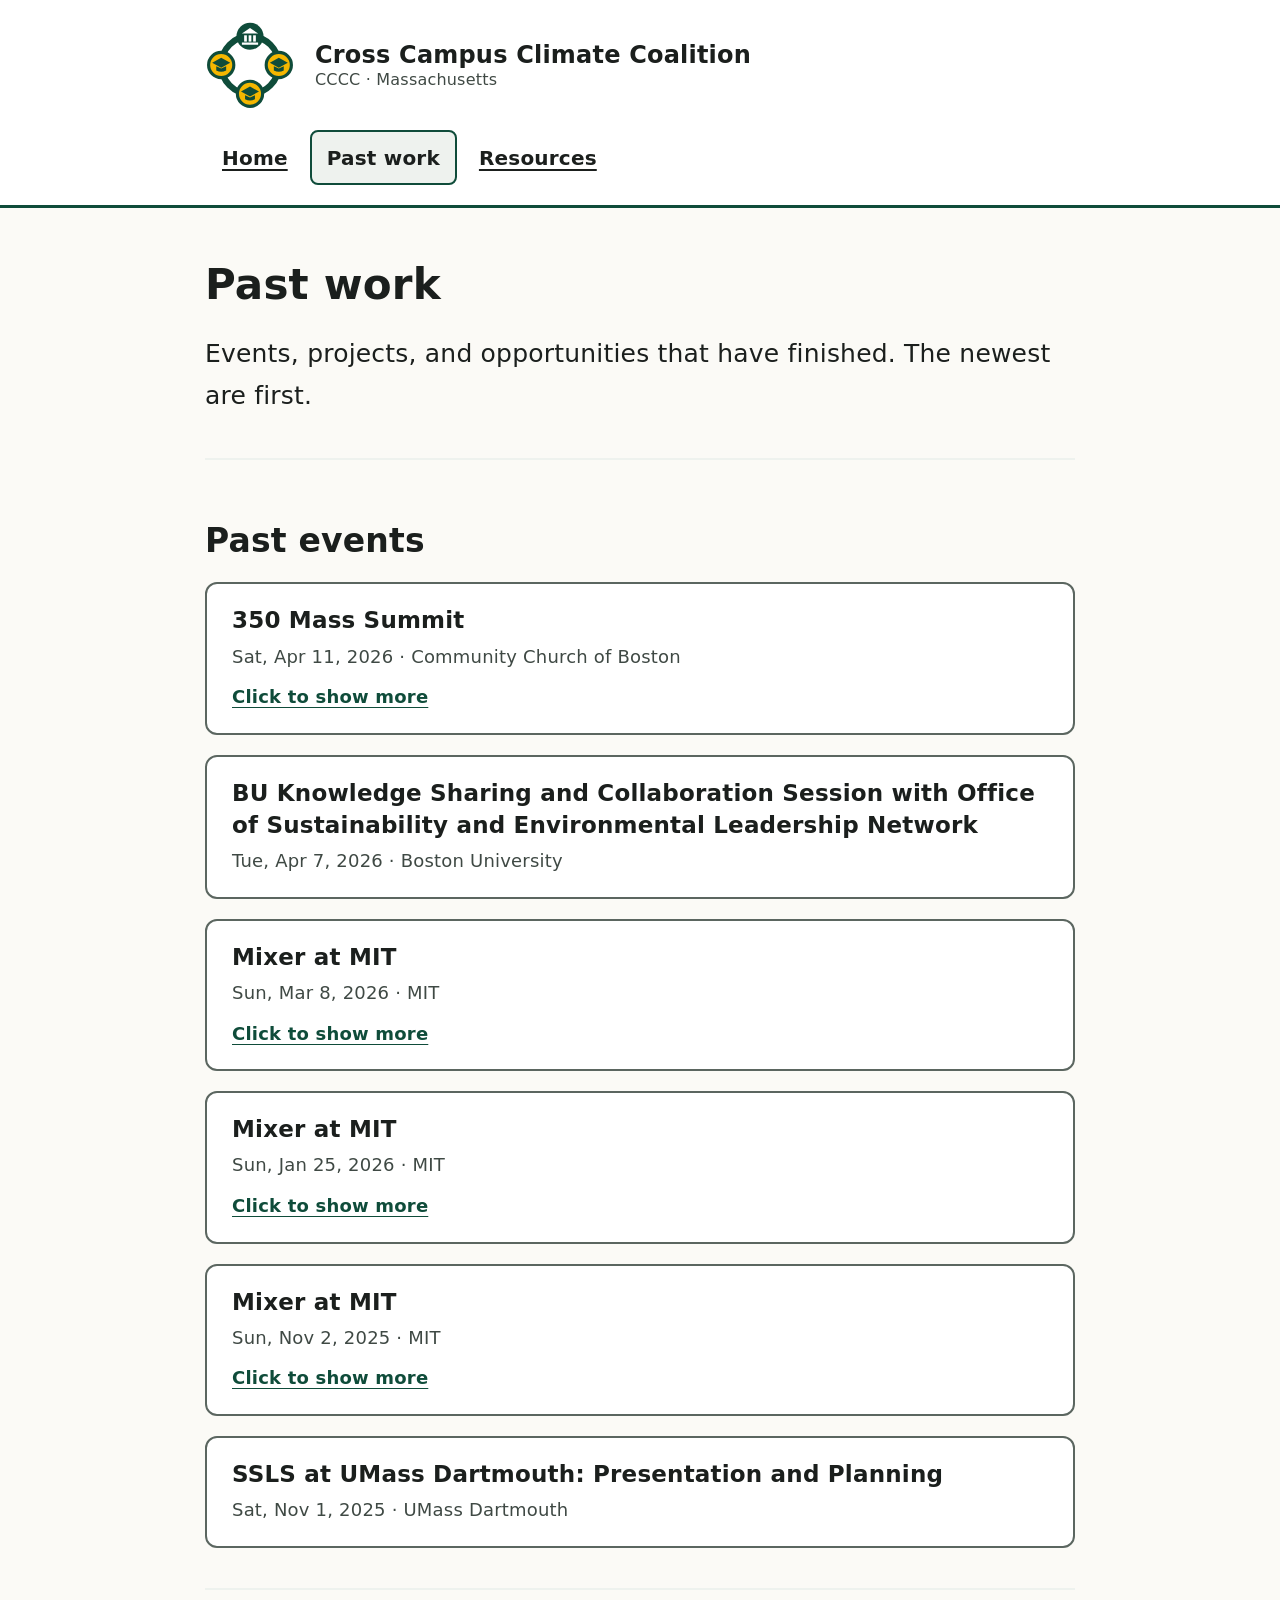
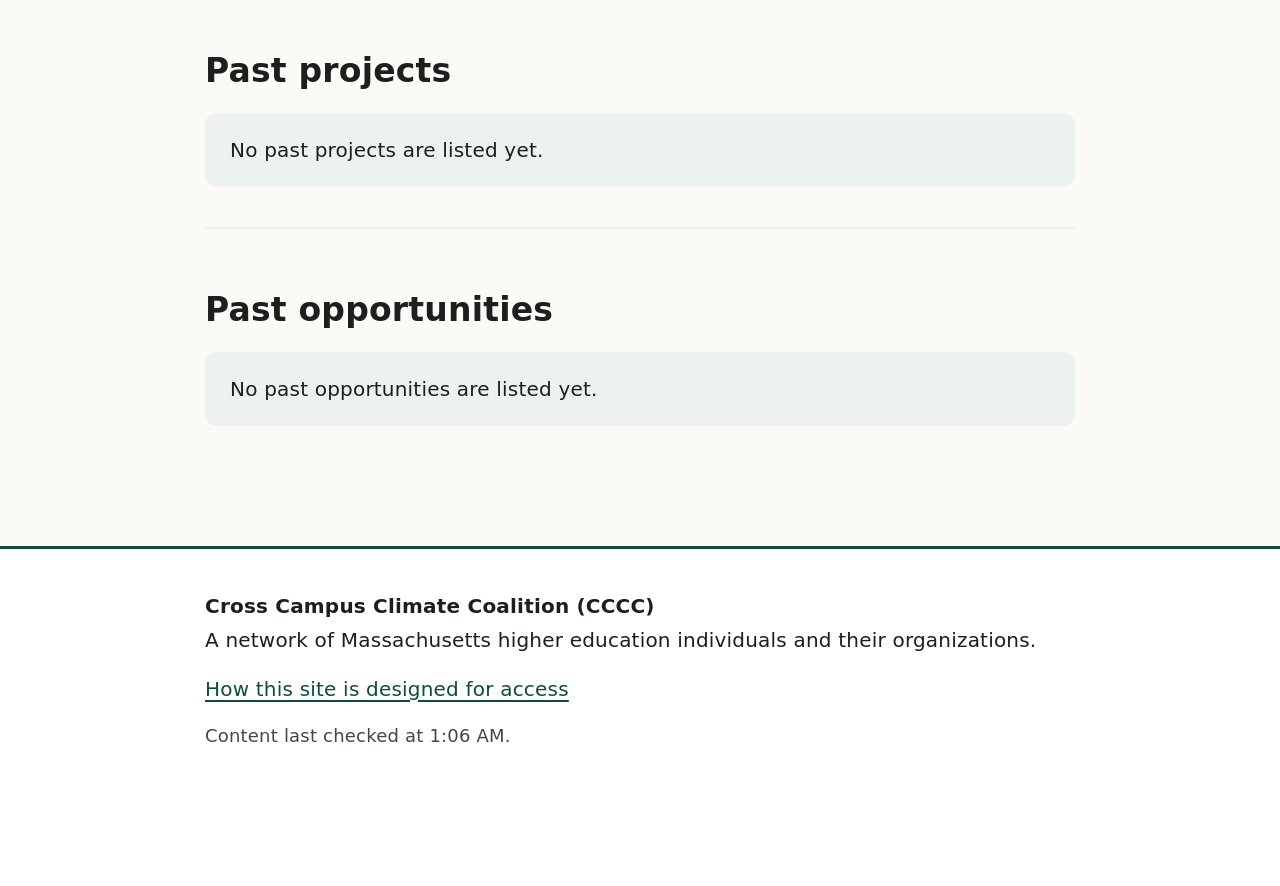
==== past.html @ e0c93358 "Build CCCC static website with sheet-driven events, projects, and opportunities Home, past work, res" ====
<!doctype html>
<html lang="en">
<head>
<meta charset="utf-8">
<meta name="viewport" content="width=device-width, initial-scale=1">
<title>Past work · CCCC</title>
<meta name="description" content="Past events, projects, and opportunities from the Cross Campus Climate Coalition.">
<meta name="color-scheme" content="light dark">
<link rel="icon" href="assets/favicon.svg" type="image/svg+xml">
<link rel="stylesheet" href="css/style.css">
</head>
<body data-page="past">
<a class="skip-link" href="#main">Skip to main content</a>
<header class="site-header">
  <div class="wrap">
    <a class="brand" href="index.html">
      <img src="assets/logo.svg" alt="" width="72" height="72">
      <span>Cross Campus Climate Coalition<small>CCCC · Massachusetts</small></span>
    </a>
    <nav aria-label="Main"><ul><li><a href="index.html">Home</a></li><li><a href="past.html" aria-current="page">Past work</a></li><li><a href="resources.html">Resources</a></li></ul></nav>
  </div>
</header>
<main id="main" tabindex="-1">
<div class="wrap">

<section class="page-title" aria-labelledby="h-pp">
  <h1 id="h-pp">Past work</h1>
  <p class="lede">Events, projects, and opportunities that have finished. The newest are first.</p>
</section>
<section aria-labelledby="h-event">
  <h2 id="h-event">Past events</h2>
  
  <ul class="items" data-list="event" aria-busy="true"><li><p class="empty">Loading…</p></li></ul>
  <noscript><p class="note">This list needs JavaScript. Please turn it on, or ask for the current list in our WhatsApp group.</p></noscript>
</section>
<section aria-labelledby="h-project">
  <h2 id="h-project">Past projects</h2>
  
  <ul class="items" data-list="project" aria-busy="true"><li><p class="empty">Loading…</p></li></ul>
  <noscript><p class="note">This list needs JavaScript. Please turn it on, or ask for the current list in our WhatsApp group.</p></noscript>
</section>
<section aria-labelledby="h-action">
  <h2 id="h-action">Past opportunities</h2>
  
  <ul class="items" data-list="action" aria-busy="true"><li><p class="empty">Loading…</p></li></ul>
  <noscript><p class="note">This list needs JavaScript. Please turn it on, or ask for the current list in our WhatsApp group.</p></noscript>
</section>

</div>
</main>

<div class="update-bar" id="update-bar" role="status" hidden>
  <div class="wrap">
    <p>New content is available.</p>
    <button type="button" id="update-accept">Show new content</button>
    <button type="button" id="update-dismiss" class="secondary">Not now</button>
  </div>
</div>
<footer class="site-footer">
  <div class="wrap">
    <p><strong>Cross Campus Climate Coalition (CCCC)</strong><br>A network of Massachusetts higher education individuals and their organizations.</p>
    <p><a href="accessibility.html">How this site is designed for access</a></p>
    <p class="small" id="checked"></p>
  </div>
</footer>
<script src="js/config.js"></script>
<script src="js/app.js" defer></script>
</body>
</html>
---- css/style.css ----
/* CCCC site styles.
   Design basis: WCAG 2.2 AA plus selected AAA (contrast 7:1, line width, spacing, 44px targets),
   W3C COGA cognitive-accessibility patterns, and autism-friendly guidance (calm colors,
   predictable layout, no motion). See accessibility.html. */

:root {
  --bg: #fbfaf6;
  --surface: #ffffff;
  --text: #1b1f1d;
  --muted: #3f4944;        /* 9:1 on --bg */
  --forest: #0f4c3a;
  --amber: #f5b700;
  --link: #0f4c3a;
  --border: #5b6660;
  --focus: #0b3fa8;
  --on-forest: #ffffff;
  --on-amber: #1b1f1d;
  --soft: #eef2ee;
  color-scheme: light dark;
}
@media (prefers-color-scheme: dark) {
  :root {
    --bg: #121715;
    --surface: #1b221f;
    --text: #edefea;
    --muted: #c3cbc6;
    --forest: #2f8f70;
    --link: #9be3c0;
    --border: #8a958f;
    --focus: #ffd24d;
    --on-forest: #0b0f0d;
    --soft: #222b27;
  }
}

*, *::before, *::after { box-sizing: border-box; }
html { font-size: 125%; -webkit-text-size-adjust: 100%; }   /* 20px base = large print; scales with browser settings */
body {
  margin: 0;
  background: var(--bg);
  color: var(--text);
  font-family: system-ui, -apple-system, "Segoe UI", Roboto, "Helvetica Neue", Arial, sans-serif;
  line-height: 1.7;
  letter-spacing: 0.01em;
}
.wrap { max-width: 46rem; margin: 0 auto; padding: 0 1.25rem; }   /* ~65 characters per line */

h1, h2, h3 { line-height: 1.3; margin: 0 0 1rem; }
h1 { font-size: 2.1rem; }
h2 { font-size: 1.65rem; }
h3 { font-size: 1.25rem; }
p, ul, ol { margin: 0 0 1.5rem; }
ul, ol { padding-left: 1.5rem; }
li { margin-bottom: 0.75rem; }

a { color: var(--link); text-decoration: underline; text-underline-offset: 0.2em; text-decoration-thickness: 0.12em; }
a:hover { text-decoration-thickness: 0.2em; }
:focus-visible { outline: 4px solid var(--focus); outline-offset: 3px; border-radius: 4px; }

.skip-link {
  position: absolute; left: 1rem; top: -4rem; z-index: 10;
  background: var(--surface); color: var(--text); padding: 0.75rem 1rem; border: 2px solid var(--text);
}
.skip-link:focus { top: 1rem; }

/* Header */
.site-header { border-bottom: 3px solid var(--forest); background: var(--surface); }
.site-header .wrap { display: flex; flex-wrap: wrap; align-items: center; justify-content: space-between; gap: 1rem; padding-top: 1rem; padding-bottom: 1rem; }
.brand { display: flex; align-items: center; gap: 1rem; color: var(--text); text-decoration: none; font-weight: 700; font-size: 1.2rem; line-height: 1.25; }
.brand img { width: 4.5rem; height: 4.5rem; flex: none; }
.brand small { display: block; font-weight: 400; font-size: 0.8rem; color: var(--muted); }
nav ul { list-style: none; display: flex; flex-wrap: wrap; gap: 0.25rem; margin: 0; padding: 0; }
nav li { margin: 0; }
nav a {
  display: inline-flex; align-items: center; min-height: 2.75rem; padding: 0 0.75rem;
  border: 2px solid transparent; border-radius: 8px; color: var(--text); font-weight: 600;
}
nav a[aria-current="page"] { border-color: var(--forest); background: var(--soft); text-decoration: none; }

/* Sections */
main section { padding: 3rem 0 0.5rem; }
main section + section { border-top: 2px solid var(--soft); }
.lede { font-size: 1.25rem; }
.page-title { padding-top: 2.5rem; }
.muted { color: var(--muted); }
.note { background: var(--soft); border-left: 6px solid var(--forest); padding: 1rem 1.25rem; border-radius: 0 8px 8px 0; margin: 0 0 1.5rem; }

/* Buttons */
.button, button {
  display: inline-flex; align-items: center; justify-content: center; gap: 0.5rem;
  min-height: 3rem; padding: 0.5rem 1.25rem; font: inherit; font-weight: 700;
  background: var(--forest); color: var(--on-forest); border: 2px solid var(--forest); border-radius: 8px;
  text-decoration: none; cursor: pointer;
}
.button:hover, button:hover { text-decoration: underline; }
.button.secondary, button.secondary { background: transparent; color: var(--link); border-color: var(--link); }

/* Ways to get involved */
.ways { list-style: none; padding: 0; margin: 0 0 1.5rem; }
.ways li { background: var(--surface); border: 2px solid var(--border); border-radius: 12px; padding: 1.25rem; margin-bottom: 1rem; }
.ways p { margin: 0 0 0.75rem; }
.ways .say { font-weight: 700; }
.ways .button { margin: 0.25rem 0.5rem 0.5rem 0; text-align: left; }

/* Items (events, projects, opportunities) */
.items { list-style: none; padding: 0; margin: 0 0 1.5rem; }
.items > li { margin: 0 0 1rem; }
.item { display: block; background: var(--surface); border: 2px solid var(--border); border-radius: 12px; color: var(--text); }
a.item { text-decoration: none; }
.item summary, a.item, div.item { display: block; padding: 1rem 1.25rem; min-height: 3.5rem; }
.item summary { cursor: pointer; list-style: none; }
.item summary::-webkit-details-marker { display: none; }
.item .title { display: block; font-weight: 700; font-size: 1.15rem; line-height: 1.4; }
.item .meta { display: block; color: var(--muted); font-size: 0.9rem; margin-top: 0.25rem; }
.item .hint { display: block; margin-top: 0.5rem; font-size: 0.9rem; font-weight: 600; color: var(--link); text-decoration: underline; text-underline-offset: 0.2em; }
.item .hint-open { display: none; }
details[open].item .hint-closed { display: none; }
details[open].item .hint-open { display: block; }
.item .body { padding: 0 1.25rem 1.25rem; border-top: 2px solid var(--soft); padding-top: 1rem; }
.item .body p:last-child { margin-bottom: 0; }
.item:hover { border-color: var(--forest); }
.ext { display: inline-block; width: 1em; height: 1em; flex: none; vertical-align: -0.12em; margin-left: 0.25rem; }
.empty { background: var(--soft); border-radius: 12px; padding: 1rem 1.25rem; }
.more > summary { cursor: pointer; font-weight: 700; color: var(--link); text-decoration: underline; min-height: 3rem; display: flex; align-items: center; margin-bottom: 1rem; }
.section-foot { margin-top: 0.5rem; }

/* Resources */
.res-list { list-style: none; padding: 0; }
.res-list li { margin-bottom: 1.25rem; }
.res-list .res-name { font-weight: 700; }
.res-list p { margin: 0.25rem 0 0; color: var(--muted); }

/* Form embed */
.embed { width: 100%; height: 70rem; border: 2px solid var(--border); border-radius: 12px; background: #fff; }

/* Update banner */
.update-bar {
  position: fixed; left: 0; right: 0; bottom: 0; z-index: 20;
  background: var(--surface); color: var(--text); border-top: 4px solid var(--forest); padding: 1rem 0;
}
.update-bar .wrap { display: flex; flex-wrap: wrap; align-items: center; gap: 0.75rem 1rem; }
.update-bar p { margin: 0; flex: 1 1 14rem; font-weight: 600; }
.update-bar[hidden] { display: none; }

/* Footer */
.site-footer { margin-top: 4rem; padding: 2rem 0 6rem; border-top: 3px solid var(--forest); background: var(--surface); }
.site-footer p { margin-bottom: 0.75rem; }
.site-footer .small { font-size: 0.9rem; color: var(--muted); }

/* No motion anywhere: nothing animates or flashes. */
@media (prefers-reduced-motion: no-preference) { html { scroll-behavior: auto; } }

@media (max-width: 30rem) {
  html { font-size: 112.5%; }   /* 18px on small phones, still large */
  h1 { font-size: 1.8rem; }
  .brand img { width: 3.75rem; height: 3.75rem; }
}
@media print {
  .update-bar, nav, .skip-link { display: none; }
  body { background: #fff; color: #000; }
}
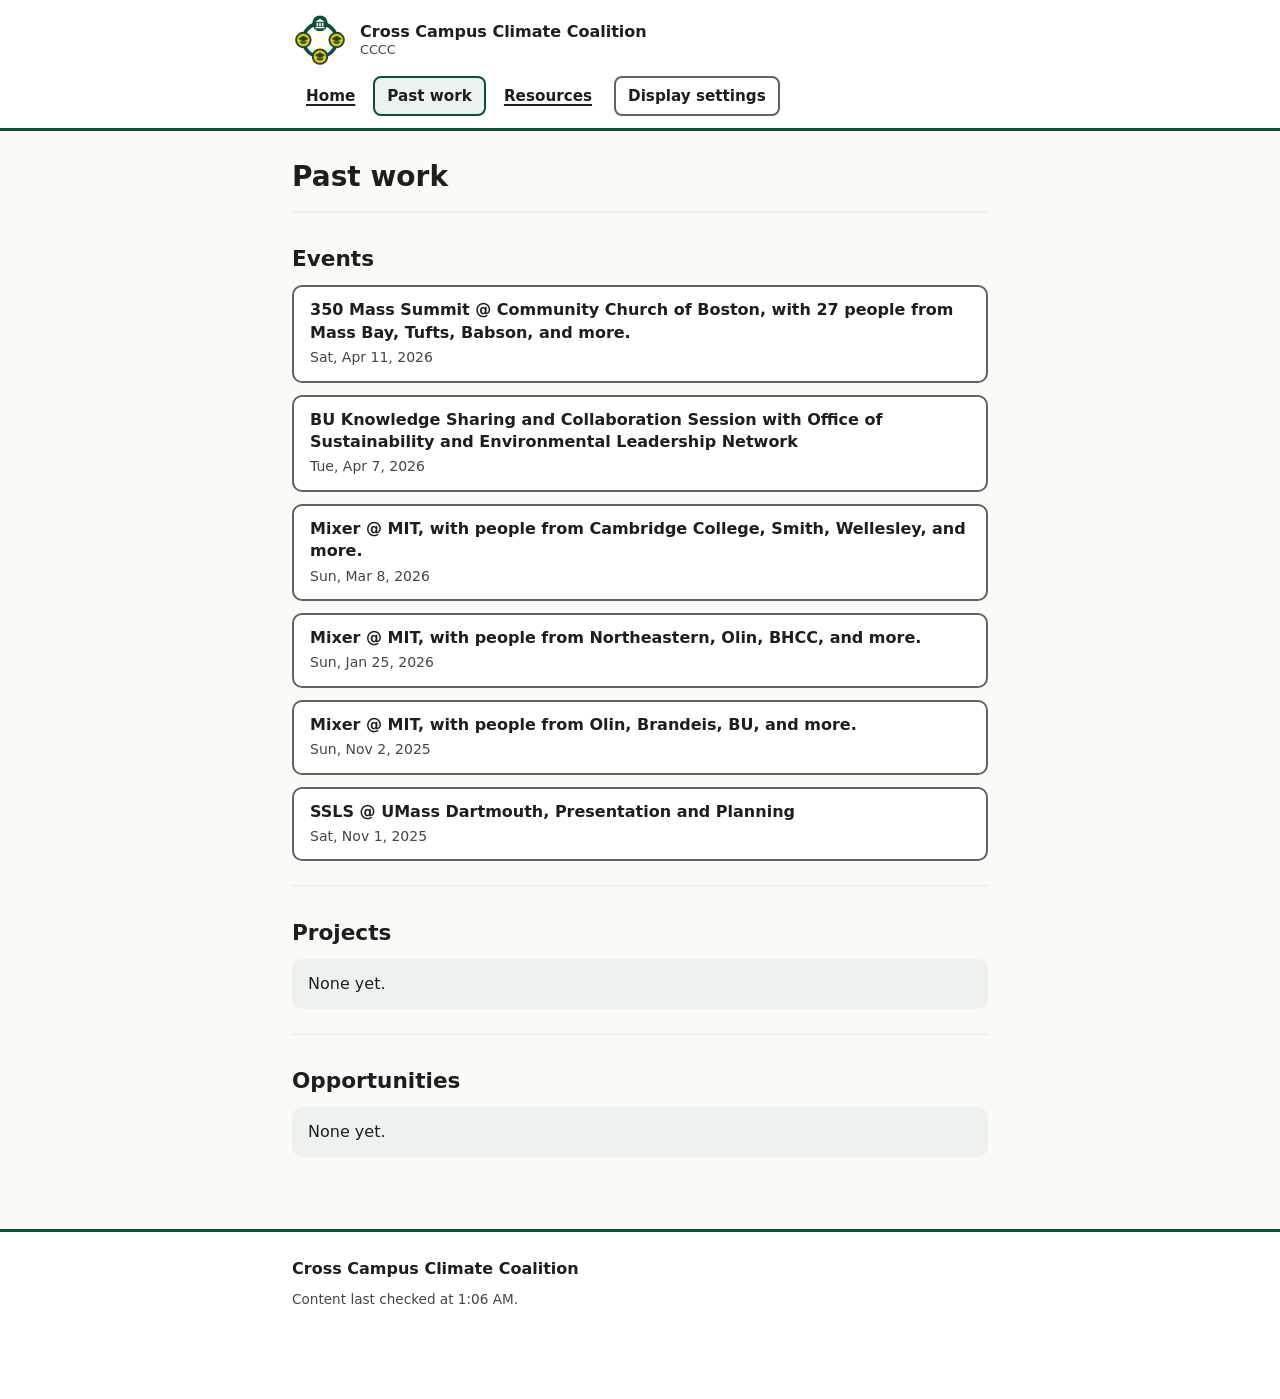
==== commit d25d7410: "Use PDF wording verbatim, add display settings, connect Google Sheet - Home and Resources text copie" ====
--- a/past.html
+++ b/past.html
@@ -4,46 +4,44 @@
 <meta charset="utf-8">
 <meta name="viewport" content="width=device-width, initial-scale=1">
 <title>Past work · CCCC</title>
-<meta name="description" content="Past events, projects, and opportunities from the Cross Campus Climate Coalition.">
+<meta name="description" content="Past events, projects, and opportunities of the Cross Campus Climate Coalition.">
 <meta name="color-scheme" content="light dark">
 <link rel="icon" href="assets/favicon.svg" type="image/svg+xml">
 <link rel="stylesheet" href="css/style.css">
+<script src="js/settings.js"></script>
 </head>
 <body data-page="past">
 <a class="skip-link" href="#main">Skip to main content</a>
 <header class="site-header">
   <div class="wrap">
     <a class="brand" href="index.html">
-      <img src="assets/logo.svg" alt="" width="72" height="72">
-      <span>Cross Campus Climate Coalition<small>CCCC · Massachusetts</small></span>
+      <img src="assets/logo.svg" alt="" width="56" height="56">
+      <span>Cross Campus Climate Coalition<small>CCCC</small></span>
     </a>
-    <nav aria-label="Main"><ul><li><a href="index.html">Home</a></li><li><a href="past.html" aria-current="page">Past work</a></li><li><a href="resources.html">Resources</a></li></ul></nav>
+    <div class="controls">
+      <nav aria-label="Main"><ul><li><a href="index.html">Home</a></li><li><a href="past.html" aria-current="page">Past work</a></li><li><a href="resources.html">Resources</a></li></ul></nav>
+      <span id="settings-slot"></span>
+    </div>
   </div>
 </header>
 <main id="main" tabindex="-1">
 <div class="wrap">
 
-<section class="page-title" aria-labelledby="h-pp">
-  <h1 id="h-pp">Past work</h1>
-  <p class="lede">Events, projects, and opportunities that have finished. The newest are first.</p>
-</section>
+<section class="page-title"><h1>Past work</h1></section>
 <section aria-labelledby="h-event">
-  <h2 id="h-event">Past events</h2>
-  
+  <h2 id="h-event">Events</h2>
   <ul class="items" data-list="event" aria-busy="true"><li><p class="empty">Loading…</p></li></ul>
-  <noscript><p class="note">This list needs JavaScript. Please turn it on, or ask for the current list in our WhatsApp group.</p></noscript>
+  <noscript><p class="empty">This list needs JavaScript.</p></noscript>
 </section>
 <section aria-labelledby="h-project">
-  <h2 id="h-project">Past projects</h2>
-  
+  <h2 id="h-project">Projects</h2>
   <ul class="items" data-list="project" aria-busy="true"><li><p class="empty">Loading…</p></li></ul>
-  <noscript><p class="note">This list needs JavaScript. Please turn it on, or ask for the current list in our WhatsApp group.</p></noscript>
+  <noscript><p class="empty">This list needs JavaScript.</p></noscript>
 </section>
 <section aria-labelledby="h-action">
-  <h2 id="h-action">Past opportunities</h2>
-  
+  <h2 id="h-action">Opportunities</h2>
   <ul class="items" data-list="action" aria-busy="true"><li><p class="empty">Loading…</p></li></ul>
-  <noscript><p class="note">This list needs JavaScript. Please turn it on, or ask for the current list in our WhatsApp group.</p></noscript>
+  <noscript><p class="empty">This list needs JavaScript.</p></noscript>
 </section>
 
 </div>
@@ -52,14 +50,13 @@
 <div class="update-bar" id="update-bar" role="status" hidden>
   <div class="wrap">
     <p>New content is available.</p>
-    <button type="button" id="update-accept">Show new content</button>
+    <button type="button" id="update-accept" class="primary button">Show new content</button>
     <button type="button" id="update-dismiss" class="secondary">Not now</button>
   </div>
 </div>
 <footer class="site-footer">
   <div class="wrap">
-    <p><strong>Cross Campus Climate Coalition (CCCC)</strong><br>A network of Massachusetts higher education individuals and their organizations.</p>
-    <p><a href="accessibility.html">How this site is designed for access</a></p>
+    <p><strong>Cross Campus Climate Coalition</strong></p>
     <p class="small" id="checked"></p>
   </div>
 </footer>
--- a/css/style.css
+++ b/css/style.css
@@ -1,161 +1,152 @@
-/* CCCC site styles.
-   Design basis: WCAG 2.2 AA plus selected AAA (contrast 7:1, line width, spacing, 44px targets),
-   W3C COGA cognitive-accessibility patterns, and autism-friendly guidance (calm colors,
-   predictable layout, no motion). See accessibility.html. */
+/* CCCC site styles. Theme, text size and spacing are user-adjustable via the Display settings panel
+   (js/settings.js sets data-theme / data-text / data-space on <html>). */
 
 :root {
   --bg: #fbfaf6;
   --surface: #ffffff;
   --text: #1b1f1d;
-  --muted: #3f4944;        /* 9:1 on --bg */
+  --muted: #3f4944;
   --forest: #0f4c3a;
   --amber: #f5b700;
   --link: #0f4c3a;
   --border: #5b6660;
   --focus: #0b3fa8;
   --on-forest: #ffffff;
-  --on-amber: #1b1f1d;
   --soft: #eef2ee;
+  --lh: 1.6;
+  --ls: 0;
+  --ws: 0;
+  --pm: 1.1rem;
   color-scheme: light dark;
 }
 @media (prefers-color-scheme: dark) {
-  :root {
-    --bg: #121715;
-    --surface: #1b221f;
-    --text: #edefea;
-    --muted: #c3cbc6;
-    --forest: #2f8f70;
-    --link: #9be3c0;
-    --border: #8a958f;
-    --focus: #ffd24d;
-    --on-forest: #0b0f0d;
-    --soft: #222b27;
+  :root:not([data-theme="light"]) {
+    --bg: #121715; --surface: #1b221f; --text: #edefea; --muted: #c3cbc6;
+    --forest: #2f8f70; --link: #9be3c0; --border: #8a958f; --focus: #ffd24d; --on-forest: #0b0f0d; --soft: #222b27;
   }
 }
+:root[data-theme="dark"] {
+  --bg: #121715; --surface: #1b221f; --text: #edefea; --muted: #c3cbc6;
+  --forest: #2f8f70; --link: #9be3c0; --border: #8a958f; --focus: #ffd24d; --on-forest: #0b0f0d; --soft: #222b27;
+  color-scheme: dark;
+}
+:root[data-theme="light"] { color-scheme: light; }
+
+/* Text size and spacing choices */
+html { font-size: 100%; -webkit-text-size-adjust: 100%; }
+html[data-text="large"] { font-size: 125%; }
+html[data-text="xlarge"] { font-size: 150%; }
+html[data-space="wide"] { --lh: 1.9; --ls: 0.05em; --ws: 0.16em; --pm: 2rem; }
 
 *, *::before, *::after { box-sizing: border-box; }
-html { font-size: 125%; -webkit-text-size-adjust: 100%; }   /* 20px base = large print; scales with browser settings */
 body {
-  margin: 0;
-  background: var(--bg);
-  color: var(--text);
+  margin: 0; background: var(--bg); color: var(--text);
   font-family: system-ui, -apple-system, "Segoe UI", Roboto, "Helvetica Neue", Arial, sans-serif;
-  line-height: 1.7;
-  letter-spacing: 0.01em;
+  line-height: var(--lh); letter-spacing: var(--ls); word-spacing: var(--ws);
 }
-.wrap { max-width: 46rem; margin: 0 auto; padding: 0 1.25rem; }   /* ~65 characters per line */
+.wrap { max-width: 46rem; margin: 0 auto; padding: 0 1.25rem; }
 
-h1, h2, h3 { line-height: 1.3; margin: 0 0 1rem; }
-h1 { font-size: 2.1rem; }
-h2 { font-size: 1.65rem; }
-h3 { font-size: 1.25rem; }
-p, ul, ol { margin: 0 0 1.5rem; }
+h1, h2, h3 { line-height: 1.3; margin: 0 0 0.75rem; }
+h1 { font-size: 1.75rem; }
+h2 { font-size: 1.35rem; }
+h3 { font-size: 1.125rem; }
+p, ul, ol { margin: 0 0 var(--pm); }
 ul, ol { padding-left: 1.5rem; }
-li { margin-bottom: 0.75rem; }
+li { margin-bottom: 0.5rem; }
 
-a { color: var(--link); text-decoration: underline; text-underline-offset: 0.2em; text-decoration-thickness: 0.12em; }
+a { color: var(--link); text-decoration: underline; text-underline-offset: 0.2em; text-decoration-thickness: 0.1em; }
 a:hover { text-decoration-thickness: 0.2em; }
-:focus-visible { outline: 4px solid var(--focus); outline-offset: 3px; border-radius: 4px; }
+:focus-visible { outline: 3px solid var(--focus); outline-offset: 3px; border-radius: 4px; }
+.sr-only { position: absolute; width: 1px; height: 1px; margin: -1px; padding: 0; overflow: hidden; clip: rect(0 0 0 0); white-space: nowrap; border: 0; }
+.ext { display: inline-block; width: 0.9em; height: 0.9em; flex: none; vertical-align: -0.1em; margin-left: 0.2em; }
 
-.skip-link {
-  position: absolute; left: 1rem; top: -4rem; z-index: 10;
-  background: var(--surface); color: var(--text); padding: 0.75rem 1rem; border: 2px solid var(--text);
-}
+.skip-link { position: absolute; left: 1rem; top: -4rem; z-index: 40; background: var(--surface); color: var(--text); padding: 0.75rem 1rem; border: 2px solid var(--text); }
 .skip-link:focus { top: 1rem; }
 
 /* Header */
-.site-header { border-bottom: 3px solid var(--forest); background: var(--surface); }
-.site-header .wrap { display: flex; flex-wrap: wrap; align-items: center; justify-content: space-between; gap: 1rem; padding-top: 1rem; padding-bottom: 1rem; }
-.brand { display: flex; align-items: center; gap: 1rem; color: var(--text); text-decoration: none; font-weight: 700; font-size: 1.2rem; line-height: 1.25; }
-.brand img { width: 4.5rem; height: 4.5rem; flex: none; }
+.site-header { border-bottom: 3px solid var(--forest); background: var(--surface); position: relative; }
+.site-header .wrap { display: flex; flex-wrap: wrap; align-items: center; justify-content: space-between; gap: 0.5rem 1rem; padding-top: 0.75rem; padding-bottom: 0.75rem; position: relative; }
+.brand { display: flex; align-items: center; gap: 0.75rem; color: var(--text); text-decoration: none; font-weight: 700; font-size: 1rem; line-height: 1.25; }
+.brand img { width: 3.5rem; height: 3.5rem; flex: none; background: #fff; border-radius: 10px; padding: 2px; }
 .brand small { display: block; font-weight: 400; font-size: 0.8rem; color: var(--muted); }
+.controls { display: flex; flex-wrap: wrap; align-items: center; gap: 0.25rem 0.5rem; }
 nav ul { list-style: none; display: flex; flex-wrap: wrap; gap: 0.25rem; margin: 0; padding: 0; }
 nav li { margin: 0; }
-nav a {
-  display: inline-flex; align-items: center; min-height: 2.75rem; padding: 0 0.75rem;
-  border: 2px solid transparent; border-radius: 8px; color: var(--text); font-weight: 600;
+nav a, .settings-btn {
+  display: inline-flex; align-items: center; min-height: 2.5rem; padding: 0 0.75rem;
+  border: 2px solid transparent; border-radius: 8px; color: var(--text); font: inherit; font-weight: 600; font-size: 0.95rem;
 }
 nav a[aria-current="page"] { border-color: var(--forest); background: var(--soft); text-decoration: none; }
+.settings-btn { background: transparent; border-color: var(--border); cursor: pointer; }
+.settings-btn[aria-expanded="true"] { background: var(--soft); border-color: var(--forest); }
+.settings-panel {
+  position: absolute; top: 100%; right: 1.25rem; z-index: 30; width: min(22rem, calc(100% - 2.5rem));
+  background: var(--surface); border: 2px solid var(--forest); border-radius: 12px; padding: 1rem 1.25rem; margin-top: 0.25rem;
+}
+.settings-panel[hidden] { display: none; }
+.settings-panel fieldset { border: 0; padding: 0; margin: 0 0 1rem; }
+.settings-panel legend { font-weight: 700; padding: 0; margin-bottom: 0.25rem; }
+.settings-panel label { display: flex; align-items: center; gap: 0.6rem; min-height: 2.25rem; cursor: pointer; }
+.settings-panel input { width: 1.2rem; height: 1.2rem; accent-color: var(--forest); }
 
 /* Sections */
-main section { padding: 3rem 0 0.5rem; }
+main section { padding: 2rem 0 0.25rem; }
 main section + section { border-top: 2px solid var(--soft); }
-.lede { font-size: 1.25rem; }
-.page-title { padding-top: 2.5rem; }
+.page-title { padding-top: 1.75rem; }
 .muted { color: var(--muted); }
-.note { background: var(--soft); border-left: 6px solid var(--forest); padding: 1rem 1.25rem; border-radius: 0 8px 8px 0; margin: 0 0 1.5rem; }
 
 /* Buttons */
-.button, button {
-  display: inline-flex; align-items: center; justify-content: center; gap: 0.5rem;
-  min-height: 3rem; padding: 0.5rem 1.25rem; font: inherit; font-weight: 700;
-  background: var(--forest); color: var(--on-forest); border: 2px solid var(--forest); border-radius: 8px;
-  text-decoration: none; cursor: pointer;
+.button, button.primary {
+  display: inline-flex; align-items: center; justify-content: center; gap: 0.4rem; min-height: 2.75rem; padding: 0.4rem 1rem;
+  font: inherit; font-weight: 700; background: var(--forest); color: var(--on-forest); border: 2px solid var(--forest);
+  border-radius: 8px; text-decoration: none; cursor: pointer;
 }
-.button:hover, button:hover { text-decoration: underline; }
 .button.secondary, button.secondary { background: transparent; color: var(--link); border-color: var(--link); }
+button.secondary { display: inline-flex; align-items: center; min-height: 2.75rem; padding: 0.4rem 1rem; font: inherit; font-weight: 700; border: 2px solid var(--link); border-radius: 8px; cursor: pointer; }
 
-/* Ways to get involved */
-.ways { list-style: none; padding: 0; margin: 0 0 1.5rem; }
-.ways li { background: var(--surface); border: 2px solid var(--border); border-radius: 12px; padding: 1.25rem; margin-bottom: 1rem; }
-.ways p { margin: 0 0 0.75rem; }
-.ways .say { font-weight: 700; }
-.ways .button { margin: 0.25rem 0.5rem 0.5rem 0; text-align: left; }
+/* Ways to get engaged */
+.ways { list-style: none; padding: 0; }
+.ways > li { margin-bottom: 1.1rem; }
+.ways .say { font-weight: 700; margin: 0 0 0.25rem; }
+.ways .do { margin: 0; padding-left: 1.5rem; position: relative; }
+.ways .do::before { content: "\27A2"; position: absolute; left: 0.25rem; }
 
 /* Items (events, projects, opportunities) */
-.items { list-style: none; padding: 0; margin: 0 0 1.5rem; }
-.items > li { margin: 0 0 1rem; }
-.item { display: block; background: var(--surface); border: 2px solid var(--border); border-radius: 12px; color: var(--text); }
+.items { list-style: none; padding: 0; margin: 0 0 1.25rem; }
+.items > li { margin: 0 0 0.75rem; }
+.item { display: block; background: var(--surface); border: 2px solid var(--border); border-radius: 10px; color: var(--text); }
 a.item { text-decoration: none; }
-.item summary, a.item, div.item { display: block; padding: 1rem 1.25rem; min-height: 3.5rem; }
+.item summary, a.item, div.item { display: block; padding: 0.75rem 1rem; min-height: 3rem; }
 .item summary { cursor: pointer; list-style: none; }
 .item summary::-webkit-details-marker { display: none; }
-.item .title { display: block; font-weight: 700; font-size: 1.15rem; line-height: 1.4; }
-.item .meta { display: block; color: var(--muted); font-size: 0.9rem; margin-top: 0.25rem; }
-.item .hint { display: block; margin-top: 0.5rem; font-size: 0.9rem; font-weight: 600; color: var(--link); text-decoration: underline; text-underline-offset: 0.2em; }
+.item .title { display: block; font-weight: 700; line-height: 1.4; }
+.item .meta { display: block; color: var(--muted); font-size: 0.875rem; margin-top: 0.125rem; }
+.item .hint { display: block; margin-top: 0.4rem; font-size: 0.875rem; font-weight: 600; color: var(--link); text-decoration: underline; text-underline-offset: 0.2em; }
 .item .hint-open { display: none; }
 details[open].item .hint-closed { display: none; }
 details[open].item .hint-open { display: block; }
-.item .body { padding: 0 1.25rem 1.25rem; border-top: 2px solid var(--soft); padding-top: 1rem; }
+.item .body { padding: 0.75rem 1rem 1rem; border-top: 2px solid var(--soft); }
 .item .body p:last-child { margin-bottom: 0; }
 .item:hover { border-color: var(--forest); }
-.ext { display: inline-block; width: 1em; height: 1em; flex: none; vertical-align: -0.12em; margin-left: 0.25rem; }
-.empty { background: var(--soft); border-radius: 12px; padding: 1rem 1.25rem; }
-.more > summary { cursor: pointer; font-weight: 700; color: var(--link); text-decoration: underline; min-height: 3rem; display: flex; align-items: center; margin-bottom: 1rem; }
-.section-foot { margin-top: 0.5rem; }
+.empty { background: var(--soft); border-radius: 10px; padding: 0.75rem 1rem; margin: 0; }
+.more > summary { cursor: pointer; font-weight: 700; color: var(--link); text-decoration: underline; min-height: 2.75rem; display: flex; align-items: center; margin-bottom: 0.75rem; }
 
 /* Resources */
 .res-list { list-style: none; padding: 0; }
-.res-list li { margin-bottom: 1.25rem; }
+.res-list li { margin-bottom: 0.9rem; }
 .res-list .res-name { font-weight: 700; }
-.res-list p { margin: 0.25rem 0 0; color: var(--muted); }
+.res-list p { margin: 0; color: var(--muted); }
 
-/* Form embed */
-.embed { width: 100%; height: 70rem; border: 2px solid var(--border); border-radius: 12px; background: #fff; }
+.embed { width: 100%; height: 60rem; border: 2px solid var(--border); border-radius: 10px; background: #fff; }
 
-/* Update banner */
-.update-bar {
-  position: fixed; left: 0; right: 0; bottom: 0; z-index: 20;
-  background: var(--surface); color: var(--text); border-top: 4px solid var(--forest); padding: 1rem 0;
-}
-.update-bar .wrap { display: flex; flex-wrap: wrap; align-items: center; gap: 0.75rem 1rem; }
-.update-bar p { margin: 0; flex: 1 1 14rem; font-weight: 600; }
+/* Update prompt */
+.update-bar { position: fixed; left: 0; right: 0; bottom: 0; z-index: 20; background: var(--surface); color: var(--text); border-top: 4px solid var(--forest); padding: 0.75rem 0; }
+.update-bar .wrap { display: flex; flex-wrap: wrap; align-items: center; gap: 0.5rem 1rem; }
+.update-bar p { margin: 0; flex: 1 1 12rem; font-weight: 600; }
 .update-bar[hidden] { display: none; }
 
-/* Footer */
-.site-footer { margin-top: 4rem; padding: 2rem 0 6rem; border-top: 3px solid var(--forest); background: var(--surface); }
-.site-footer p { margin-bottom: 0.75rem; }
-.site-footer .small { font-size: 0.9rem; color: var(--muted); }
+.site-footer { margin-top: 3rem; padding: 1.5rem 0 5rem; border-top: 3px solid var(--forest); background: var(--surface); }
+.site-footer p { margin-bottom: 0.5rem; }
+.site-footer .small { font-size: 0.85rem; color: var(--muted); }
 
-/* No motion anywhere: nothing animates or flashes. */
-@media (prefers-reduced-motion: no-preference) { html { scroll-behavior: auto; } }
-
-@media (max-width: 30rem) {
-  html { font-size: 112.5%; }   /* 18px on small phones, still large */
-  h1 { font-size: 1.8rem; }
-  .brand img { width: 3.75rem; height: 3.75rem; }
-}
-@media print {
-  .update-bar, nav, .skip-link { display: none; }
-  body { background: #fff; color: #000; }
-}
+@media print { .update-bar, nav, .settings-btn, .settings-panel, .skip-link { display: none; } body { background: #fff; color: #000; } }
